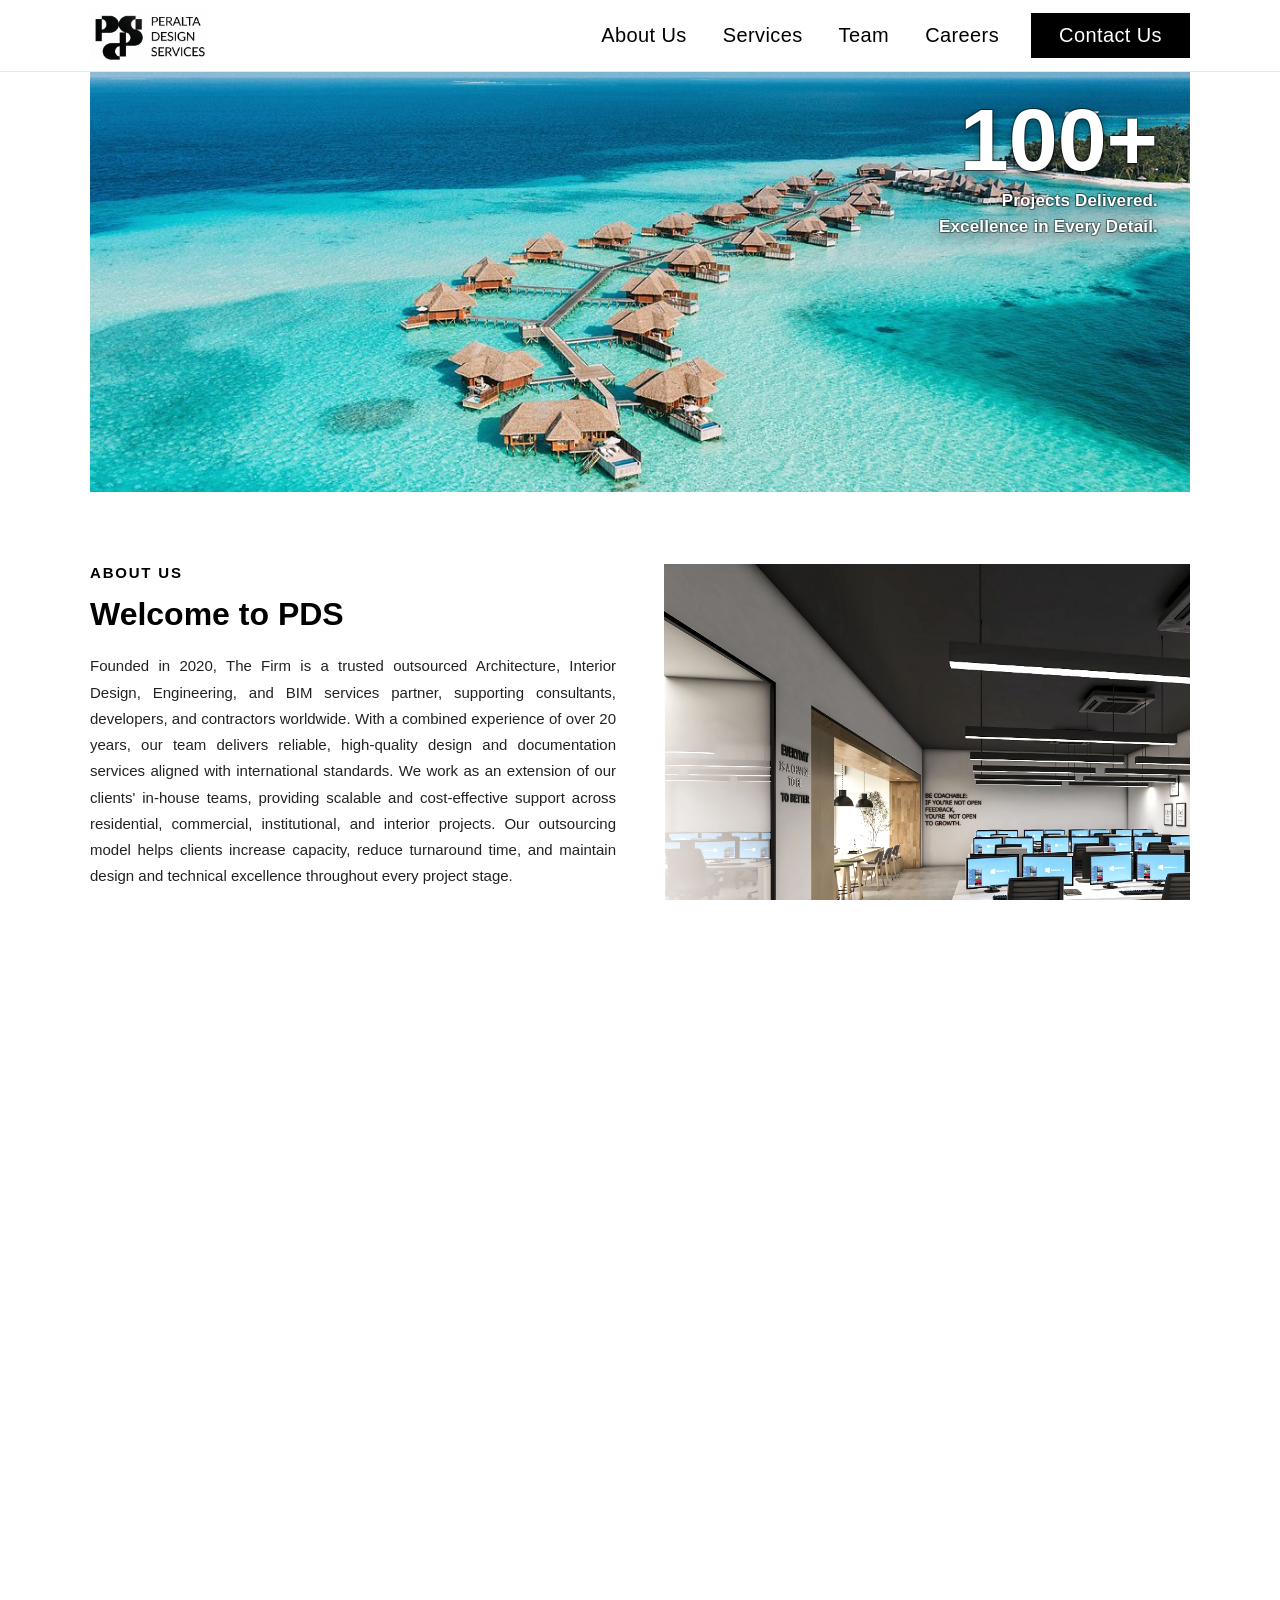
==== index.html @ 2094d5f3 "website (no functions on submit buttons yet)" ====
<!DOCTYPE html>
<html lang="en">
<head>
  <meta charset="UTF-8"/>
  <meta name="viewport" content="width=device-width, initial-scale=1.0"/>
  <title>Peralta Design Services</title>
  <link rel="stylesheet" href="styles/index.css"/>
  <link rel="icon" type="image/png" href="images/logoPDS.png"/>
</head>
<body>

  <!-- NAVBAR -->
  <nav>
    <div class="nav-inner">
      <a class="logo" href="#">
        <img src="images/logoPDS.png" alt="Peralta Design Services logo"/>
      </a>

      <div class="nav-right">
        <ul class="nav-links">
          <li><a href="#about">About Us</a></li>
          <li><a href="services.html">Services</a></li>
          <li><a href="team.html">Team</a></li>
          <li><a href="careers.html">Careers</a></li>
        </ul>
        <a href="contactUs.html" class="nav-cta">Contact Us</a>
      </div>
    </div>
  </nav>

  <!-- HERO -->
  <section class="hero">
    <div class="hero-image-wrapper">
      <img class="hero-img" src="images/maldives.jpg" alt="Peralta Design Services hero"/>
      <div class="hero-content">
        <div class="hero-stat">100+</div>
        <div class="hero-tagline">Projects Delivered.<br/>Excellence in Every Detail.</div>
      </div>
    </div>
  </section>

  <!-- ABOUT -->
  <section class="about" id="about">
    <div class="about-inner">
      <div class="about-left">
        <div class="about-label">About Us</div>
        <h2 class="about-heading">Welcome to PDS</h2>
        <div class="about-body">
          <p>Founded in 2020, The Firm is a trusted outsourced Architecture, Interior Design, Engineering, and BIM services partner, supporting consultants, developers, and contractors worldwide. With a combined experience of over 20 years, our team delivers reliable, high-quality design and documentation services aligned with international standards. We work as an extension of our clients' in-house teams, providing scalable and cost-effective support across residential, commercial, institutional, and interior projects. Our outsourcing model helps clients increase capacity, reduce turnaround time, and maintain design and technical excellence throughout every project stage.</p>
          <p>Powered by a BIM-driven workflow, our multidisciplinary team of architects, designers, engineers, and BIM specialists collaborates seamlessly to deliver coordinated, buildable, and efficient solutions on time and with clarity. Our structured workflows, clear communication, and rigorous quality control ensure consistent delivery across projects of all scales. By aligning closely with our clients' standards and processes, we build long-term partnerships that support efficiency, reliability, and sustainable growth.</p>
        </div>
      </div>
      <div class="about-right">
        <img src="images/office1.png" alt="PDS Office"/>
      </div>
    </div>
  </section>

  <!-- COLLABORATE BANNER -->
  <section class="collaborate">
  <div class="collaborate-wrapper">
    <img src="images/collaborate.png" alt="Collaborate with your team"/>
    <div class="collaborate-text">
      <h2>How can we best collaborate<br/>with your team?</h2>
    </div>
  </div>
</section>

<!-- FAQ -->
<section class="faq" id="faq">
  <div class="faq-inner">
    <h2 class="faq-heading">Frequently Asked Questions</h2>
    <div class="faq-list">

      <div class="faq-item">
        <button class="faq-question" onclick="toggleFaq(this)">
          What is BIM?
          <span class="faq-icon">+</span>
        </button>
        <div class="faq-answer">
          <p>BIM (Building Information Modeling) is a digital process that involves creating and managing detailed 3D models of buildings. It integrates architectural, structural, and MEP data to support planning, design, construction, and operation throughout a project’s lifecycle.</p>
        </div>
      </div>

      <div class="faq-item">
        <button class="faq-question" onclick="toggleFaq(this)">
          What are the benefits of using BIM?
          <span class="faq-icon">+</span>
        </button>
        <div class="faq-answer">
          <p>BIM improves design accuracy, reduces errors, saves time and cost, enhances coordination among teams, and allows better visualization before construction begins. It also supports efficient project planning and long-term asset management.</p>
        </div>
      </div>

      <div class="faq-item">
        <button class="faq-question" onclick="toggleFaq(this)">
          How does BIM improve collaboration in construction projects?
          <span class="faq-icon">+</span>
        </button>
        <div class="faq-answer">
          <p>BIM enables all project stakeholders—architects, engineers, contractors, and clients—to work on a shared digital model. This real-time collaboration reduces misunderstandings, improves communication, and ensures everyone works with updated information.</p>
        </div>
      </div>

      <div class="faq-item">
        <button class="faq-question" onclick="toggleFaq(this)">
          What is clash detection in BIM?
          <span class="faq-icon">+</span>
        </button>
        <div class="faq-answer">
          <p>Clash detection is the process of identifying conflicts between different building systems (such as structural, electrical, and plumbing elements) within a BIM model before construction. This helps prevent costly rework and delays on site.</p>
        </div>
      </div>

      <div class="faq-item">
        <button class="faq-question" onclick="toggleFaq(this)">
          Can BIM be used for facility management?
          <span class="faq-icon">+</span>
        </button>
        <div class="faq-answer">
          <p>Yes, BIM can be used for facility management by providing accurate building data for maintenance, space management, renovations, and asset tracking. It helps owners manage buildings more efficiently throughout their operational life.</p>
        </div>
      </div>

    </div>
  </div>
</section>

<!-- FOOTER -->
<footer>
  <div class="footer-inner">
    <div class="footer-social">
      <a href="https://www.facebook.com/profile.php?id=61551814892912" target="_blank" aria-label="Facebook">
        <svg xmlns="http://www.w3.org/2000/svg" width="20" height="20" viewBox="0 0 24 24" fill="white">
          <path d="M18 2h-3a5 5 0 0 0-5 5v3H7v4h3v8h4v-8h3l1-4h-4V7a1 1 0 0 1 1-1h3z"/>
        </svg>
      </a>
      <a href="https://www.linkedin.com/company/peraltadesignservices/posts/?feedView=all" target="_blank" aria-label="LinkedIn">
        <svg xmlns="http://www.w3.org/2000/svg" width="20" height="20" viewBox="0 0 24 24" fill="white">
          <path d="M16 8a6 6 0 0 1 6 6v7h-4v-7a2 2 0 0 0-2-2 2 2 0 0 0-2 2v7h-4v-7a6 6 0 0 1 6-6zM2 9h4v12H2z"/>
          <circle cx="4" cy="4" r="2"/>
        </svg>
      </a>
    </div>
    <p class="footer-copy">©2025 by PDS. All rights reserved.</p>
  </div>
</footer>

<script>
  function toggleFaq(btn) {
    const item = btn.parentElement;
    const isOpen = item.classList.contains('open');
    document.querySelectorAll('.faq-item').forEach(i => i.classList.remove('open'));
    if (!isOpen) item.classList.add('open');
  }
</script>




</body>
</html>
---- styles/index.css ----
*, *::before, *::after { box-sizing: border-box; margin: 0; padding: 0; }
html, body { height: 100%; font-family: 'Arial', sans-serif; background: #fff; color: #000; overflow-x: hidden; }

/* ── NAVBAR ── */
nav {
  position: fixed; top: 0; left: 0; right: 0; z-index: 100;
  display: flex; align-items: center; justify-content: center;
  height: 72px;
  background: #fff;
  border-bottom: 1px solid #e8e8e8;
}

.nav-inner {
  display: flex; align-items: center; gap: 32px;
  width: 1100px;
}

.nav-right {
  display: flex; align-items: center; gap: 32px;
  margin-left: auto;
}

.logo { display: flex; align-items: center; gap: 10px; text-decoration: none; }
.logo img { height: 54px; width: 120px; display: block; }
.logo-text { line-height: 1.25; }
.logo-text .brand { font-size: 12px; font-weight: 700; letter-spacing: 0.12em; text-transform: uppercase; color: #000; display: block; }
.logo-text .sub   { font-size: 10px; font-weight: 400; letter-spacing: 0.1em; text-transform: uppercase; color: #000; display: block; }

.nav-links { display: flex; align-items: center; gap: 36px; list-style: none; }
.nav-links a { font-size: 20px; letter-spacing: 0.02em; color: #000; text-decoration: none; transition: opacity 0.2s; }
.nav-links a:hover { opacity: 0.45; }

.nav-cta {
  background: #000; color: #fff;
  padding: 11px 28px; font-size: 20px; letter-spacing: 0.02em;
  text-decoration: none; transition: opacity 0.2s;
}
.nav-cta:hover { opacity: 0.75; }

/* ── HERO ── */
.hero {
  margin-top: 72px;
  padding: 0 48px;
  background: #fff;
  display: flex;
  justify-content: center;
}

.hero-image-wrapper {
  position: relative;
  width: 1100px;
  height: 420px;
  overflow: hidden;
}

.hero-img {
  width: 100%; height: 100%;
  object-fit: cover;
  object-position: center;
  display: block;
}

.hero-content {
  position: absolute;
  top: 24px; right: 32px;
  z-index: 2; text-align: right;
}
.hero-stat {
  font-size: 88px; font-weight: 700;
  color: #fff; line-height: 1;
  text-shadow: 
    -1px -1px 0 rgba(0,0,0,0.3),
    1px -1px 0 rgba(0,0,0,0.3),
    -1px 1px 0 rgba(0,0,0,0.3),
    1px 1px 0 rgba(0,0,0,0.3),
    0 4px 12px rgba(0,0,0,0.5);
}
.hero-tagline {
  font-size: 17px; color: #fff;
  margin-top: 4px; line-height: 1.55;
  font-weight: 700; letter-spacing: 0.01em;
  text-shadow: 
    -1px -1px 0 rgba(0,0,0,0.3),
    1px -1px 0 rgba(0,0,0,0.3),
    -1px 1px 0 rgba(0,0,0,0.3),
    1px 1px 0 rgba(0,0,0,0.3),
    0 4px 12px rgba(0,0,0,0.5);
}

/* ── ABOUT ── */
.about {
  display: flex;
  justify-content: center;
  padding: 72px 38px;
  background: #fff;
}

.about-inner {
  display: flex;
  gap: 48px;
  width: 1100px;
  align-items: flex-start;
}

.about-left { flex: 1; }

.about-label {
  font-size: 15px;
  font-weight: 700;
  letter-spacing: 0.12em;
  text-transform: uppercase;
  color: #000;
  margin-bottom: 14px;
}

.about-heading {
  font-size: 32px;
  font-weight: 700;
  color: #000;
  margin-bottom: 20px;
  line-height: 1.2;
}

.about-body p {
  font-size: 15px;
  line-height: 1.75;
  text-align: justify;
  color: #222;
  margin-bottom: 16px;
}

.about-right { flex: 1; }

.about-right img {
  width: 100%;
  height: 500px;
  object-fit: cover;
  object-position: left center;
  display: block;
}

/* ── COLLABORATE BANNER ── */
.collaborate {
  position: relative;
  display: flex;
  justify-content: center;
  padding: 0 48px;
  background: #fff;
}

.collaborate-wrapper {
  position: relative;
  width: 1100px;
  height: 420px;
  overflow: hidden;
}

.collaborate-wrapper img {
  width: 100%;
  height: 100%;
  object-fit: cover;
  object-position: center;
  display: block;
}

.collaborate-text {
  position: absolute;
  top: 32px;
  left: 30px;
  z-index: 2;
}

.collaborate-text h2 {
  font-size: 36px;
  font-weight: 900;
  color: #fff;
  line-height: 1.25;
  text-shadow: 
    -1px -1px 0 rgba(0,0,0,0.3),
    1px -1px 0 rgba(0,0,0,0.3),
    -1px 1px 0 rgba(0,0,0,0.3),
    1px 1px 0 rgba(0,0,0,0.3),
    0 4px 12px rgba(0,0,0,0.5);
  max-width: 600px;
}


/* ── FAQ ── */
.faq {
  display: flex;
  justify-content: center;
  padding: 72px 48px;
  background: #fff;
}

.faq-inner {
  width: 1100px;
}

.faq-heading {
  font-size: 28px;
  font-weight: 700;
  color: #000;
  margin-bottom: 40px;
}

.faq-list {
  display: flex;
  flex-direction: column;
  gap: 12px;
}

.faq-item {
  border: 1px solid #ddd;
  border-left: 3px solid #ddd;
  transition: border-left-color 0.25s;
}

.faq-item.open {
  border-left-color: #000;
}

.faq-question {
  width: 100%;
  display: flex;
  justify-content: space-between;
  align-items: center;
  padding: 20px 24px;
  background: none;
  border: none;
  cursor: pointer;
  font-family: 'Arial', sans-serif;
  font-size: 15px;
  font-weight: 600;
  color: #000;
  text-align: left;
}

.faq-icon {
  font-size: 22px;
  font-weight: 300;
  color: #000;
  transition: transform 0.25s;
  line-height: 1;
}

.faq-item.open .faq-icon {
  transform: rotate(45deg);
}

.faq-answer {
  max-height: 0;
  overflow: hidden;
  transition: max-height 0.35s ease, padding 0.25s ease;
  padding: 0 24px;
}

.faq-item.open .faq-answer {
  max-height: 200px;
  padding: 0 24px 20px;
}

.faq-answer p {
  font-size: 14px;
  line-height: 1.75;
  color: #444;
}


/* ── FOOTER ── */
footer {
  background: #000;
  padding: 32px 48px;
}

.footer-inner {
  display: flex;
  flex-direction: column;
  align-items: center;
  gap: 14px;
}

.footer-social {
  display: flex;
  gap: 16px;
}

.footer-social a {
  width: 36px; height: 36px;
  border-radius: 50%;
  border: 1.5px solid rgba(255,255,255,0.4);
  display: flex; align-items: center; justify-content: center;
  transition: border-color 0.2s, opacity 0.2s;
}

.footer-social a:hover {
  border-color: #fff;
  opacity: 0.75;
}

.footer-copy {
  font-size: 13px;
  color: rgba(255,255,255,0.7);
  letter-spacing: 0.02em;
}
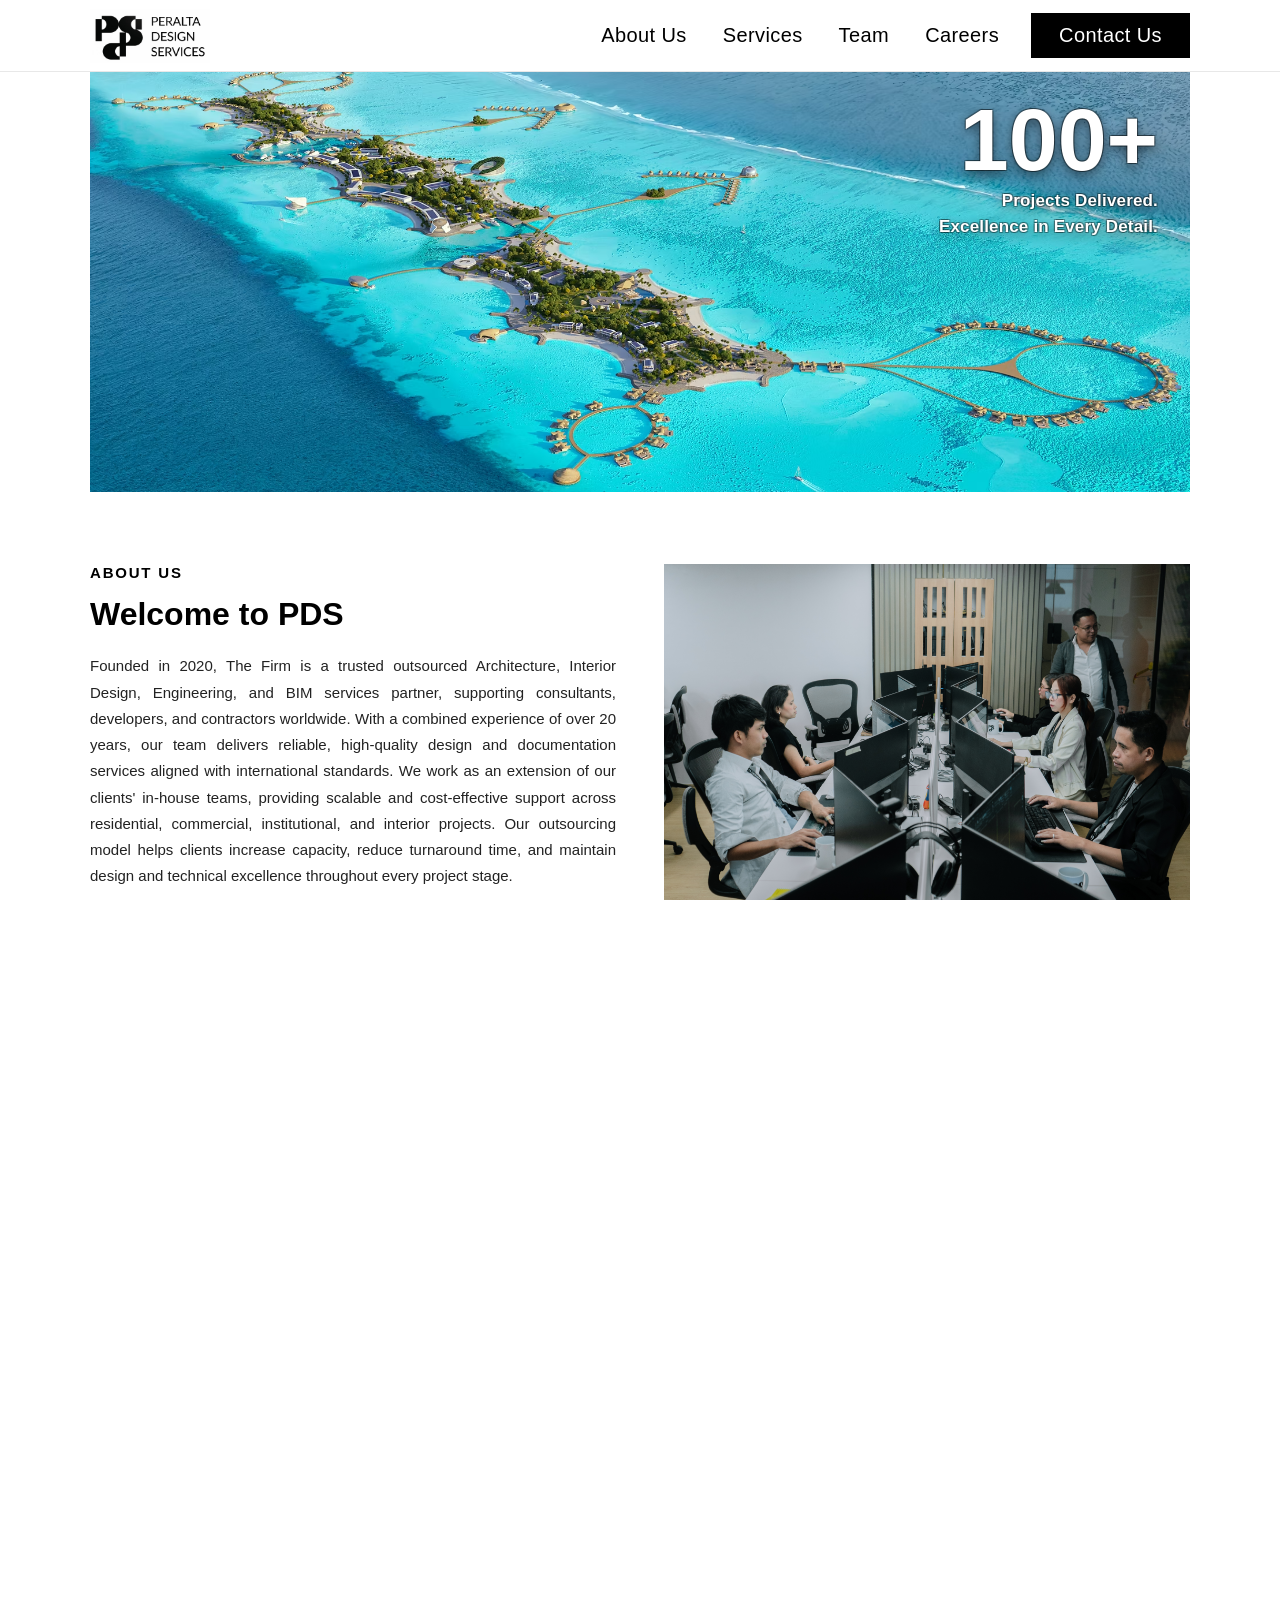
==== commit c22e529d: "changing images" ====
--- a/index.html
+++ b/index.html
@@ -5,7 +5,7 @@
   <meta name="viewport" content="width=device-width, initial-scale=1.0"/>
   <title>Peralta Design Services</title>
   <link rel="stylesheet" href="styles/index.css"/>
-  <link rel="icon" type="image/png" href="images/logoPDS.png"/>
+  <link rel="icon" type="image/png" href="images/favicon-32x32.png"/>
 </head>
 <body>
 
@@ -51,7 +51,7 @@
         </div>
       </div>
       <div class="about-right">
-        <img src="images/office1.png" alt="PDS Office"/>
+        <img src="images/empl.jpg" alt="PDS Office"/>
       </div>
     </div>
   </section>
@@ -59,7 +59,7 @@
   <!-- COLLABORATE BANNER -->
   <section class="collaborate">
   <div class="collaborate-wrapper">
-    <img src="images/collaborate.png" alt="Collaborate with your team"/>
+    <img src="images/wide.jpg" alt="Collaborate with your team"/>
     <div class="collaborate-text">
       <h2>How can we best collaborate<br/>with your team?</h2>
     </div>
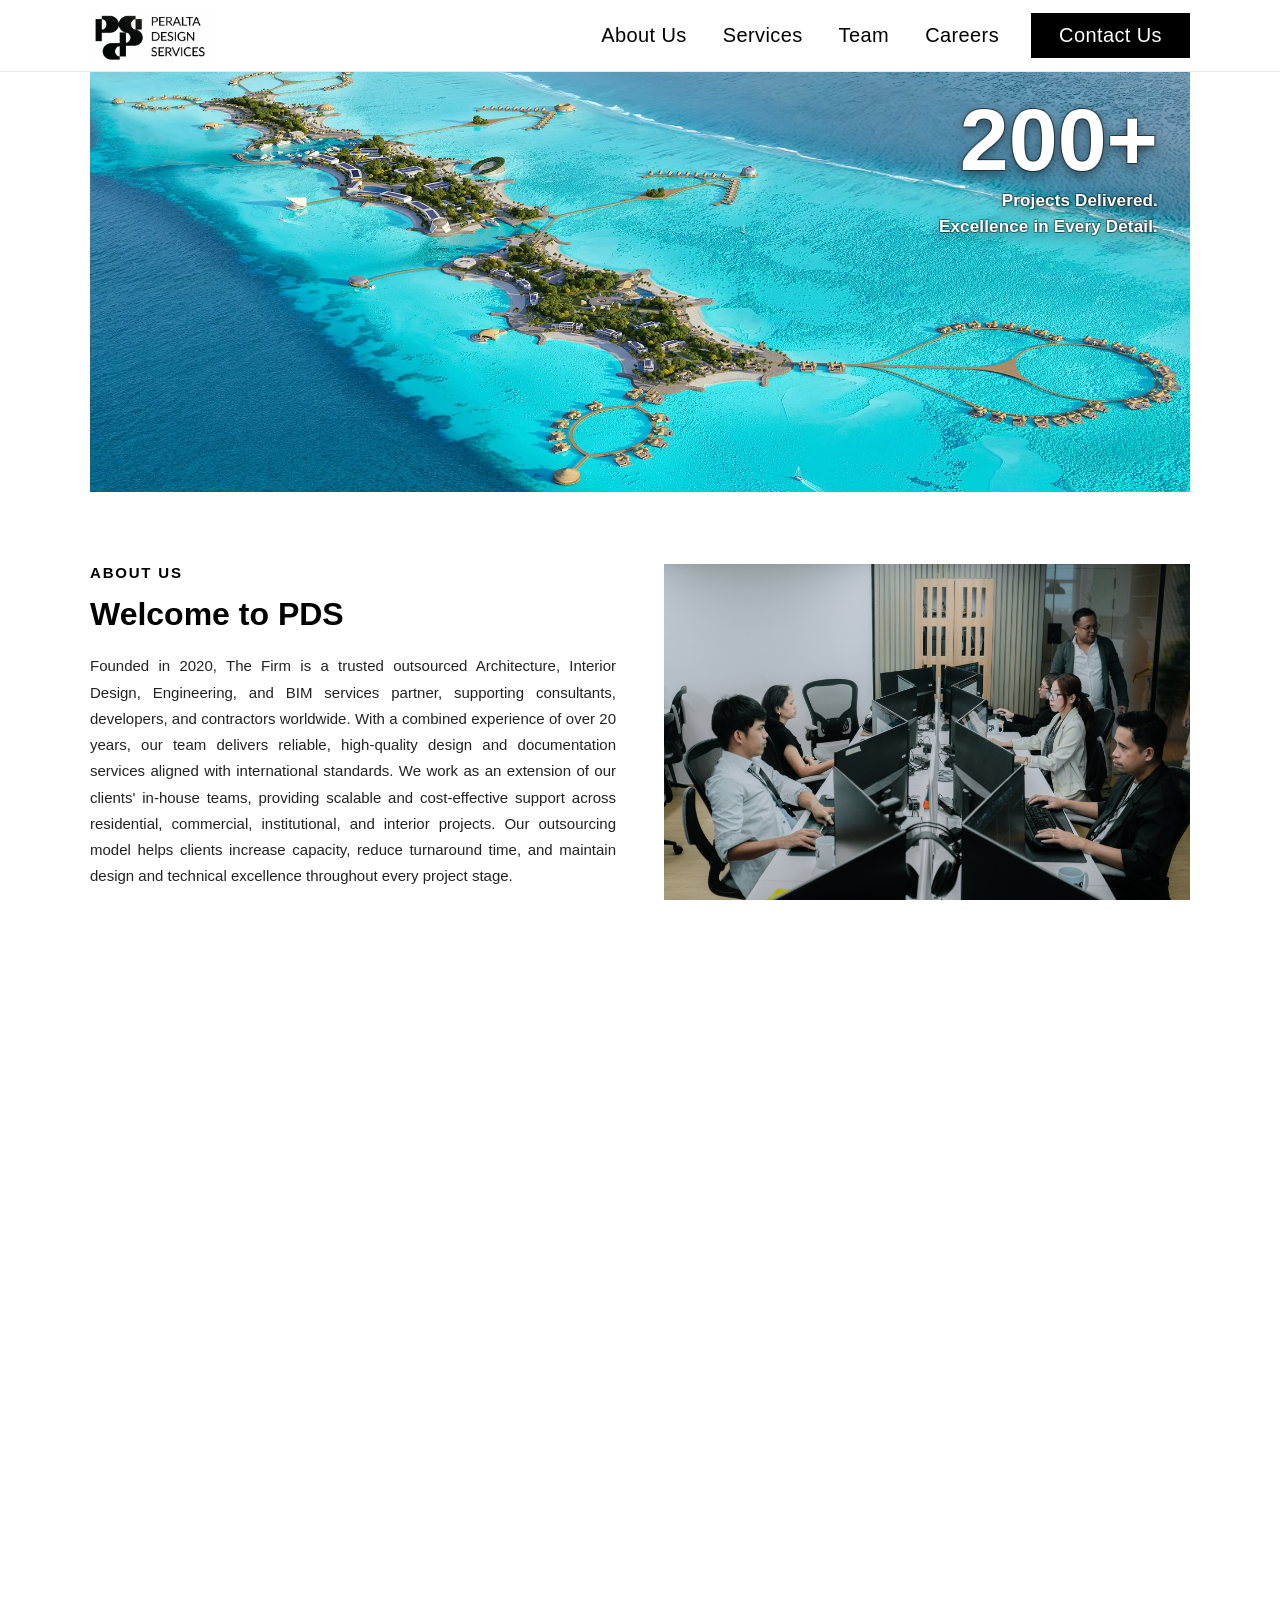
==== commit 6a0e071f: "updates to information and images the changes include update from 100+ projects to 200+, higher reso" ====
--- a/index.html
+++ b/index.html
@@ -33,7 +33,7 @@
     <div class="hero-image-wrapper">
       <img class="hero-img" src="images/maldives.jpg" alt="Peralta Design Services hero"/>
       <div class="hero-content">
-        <div class="hero-stat">100+</div>
+        <div class="hero-stat">200+</div>
         <div class="hero-tagline">Projects Delivered.<br/>Excellence in Every Detail.</div>
       </div>
     </div>
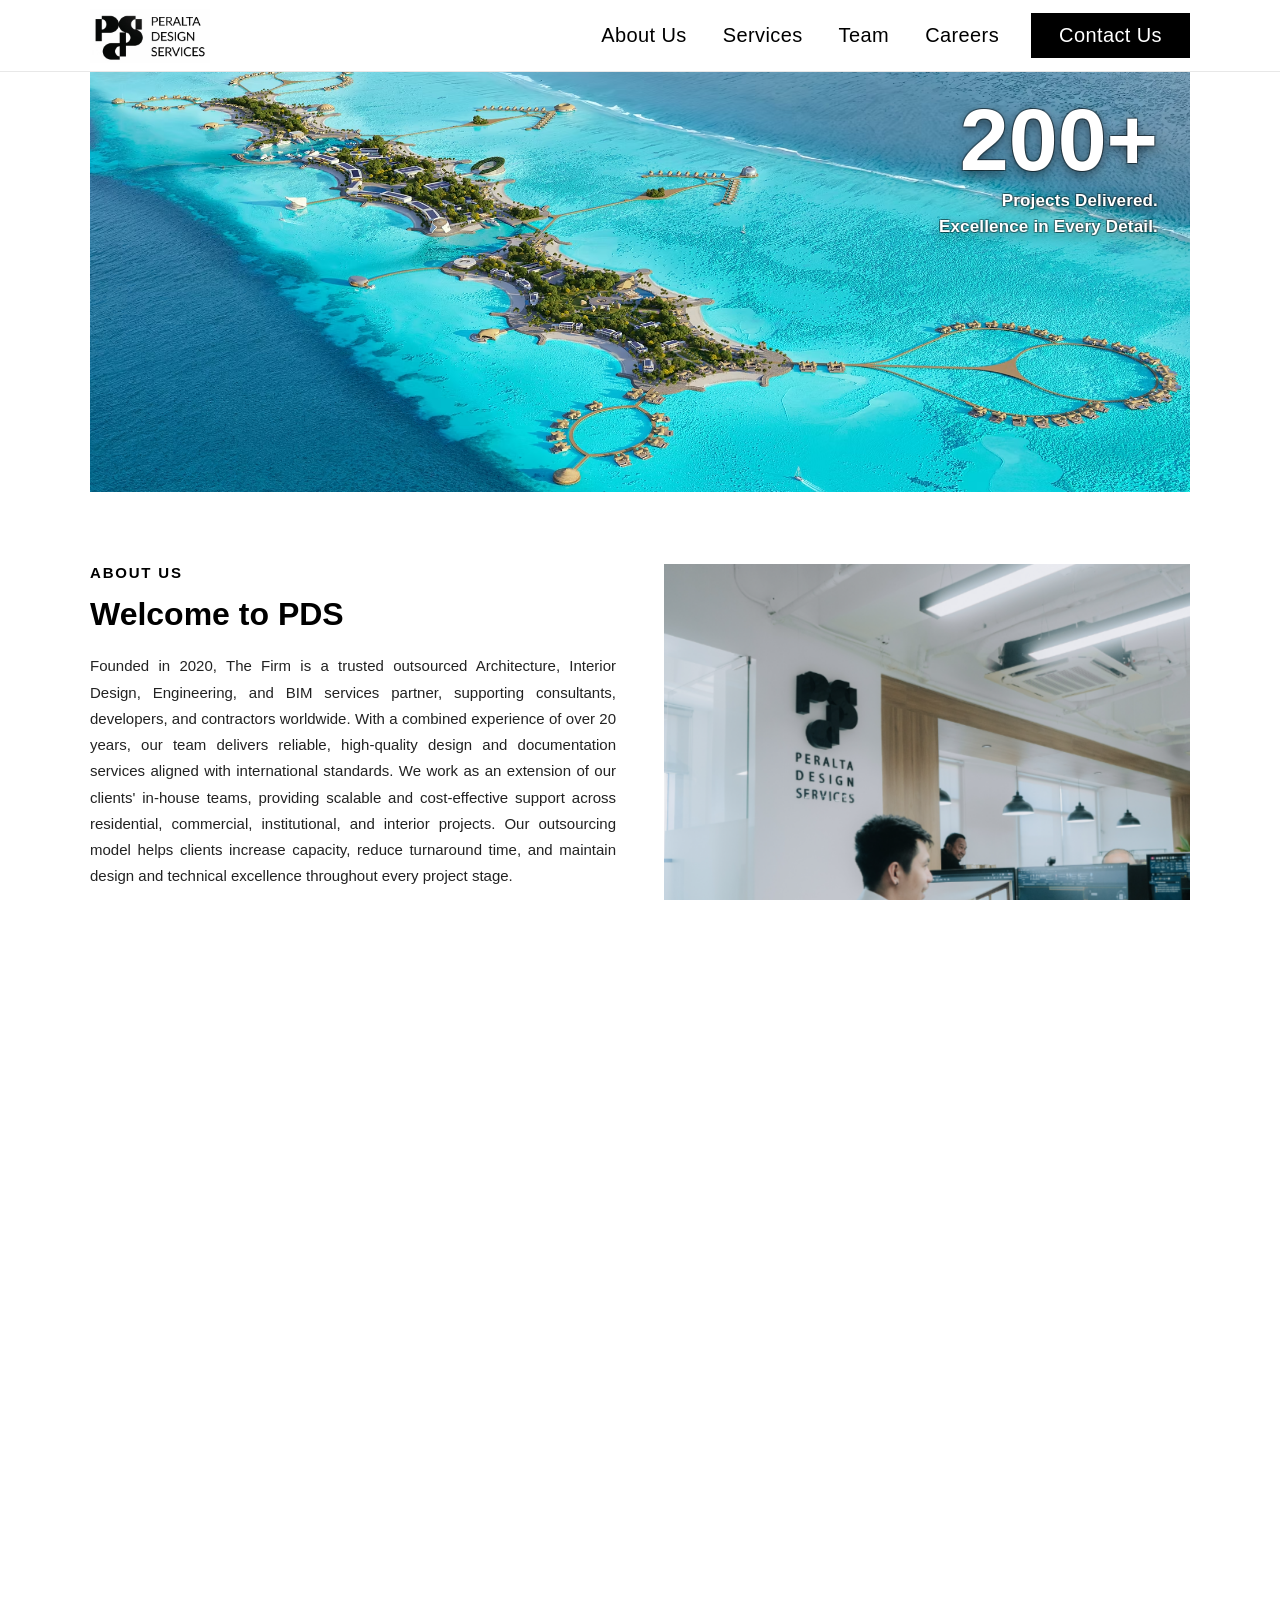
==== commit 2767b4f1: "pds" ====
--- a/index.html
+++ b/index.html
@@ -51,7 +51,7 @@
         </div>
       </div>
       <div class="about-right">
-        <img src="images/empl.jpg" alt="PDS Office"/>
+        <img src="images/welcomePDS.png" alt="PDS Office"/>
       </div>
     </div>
   </section>
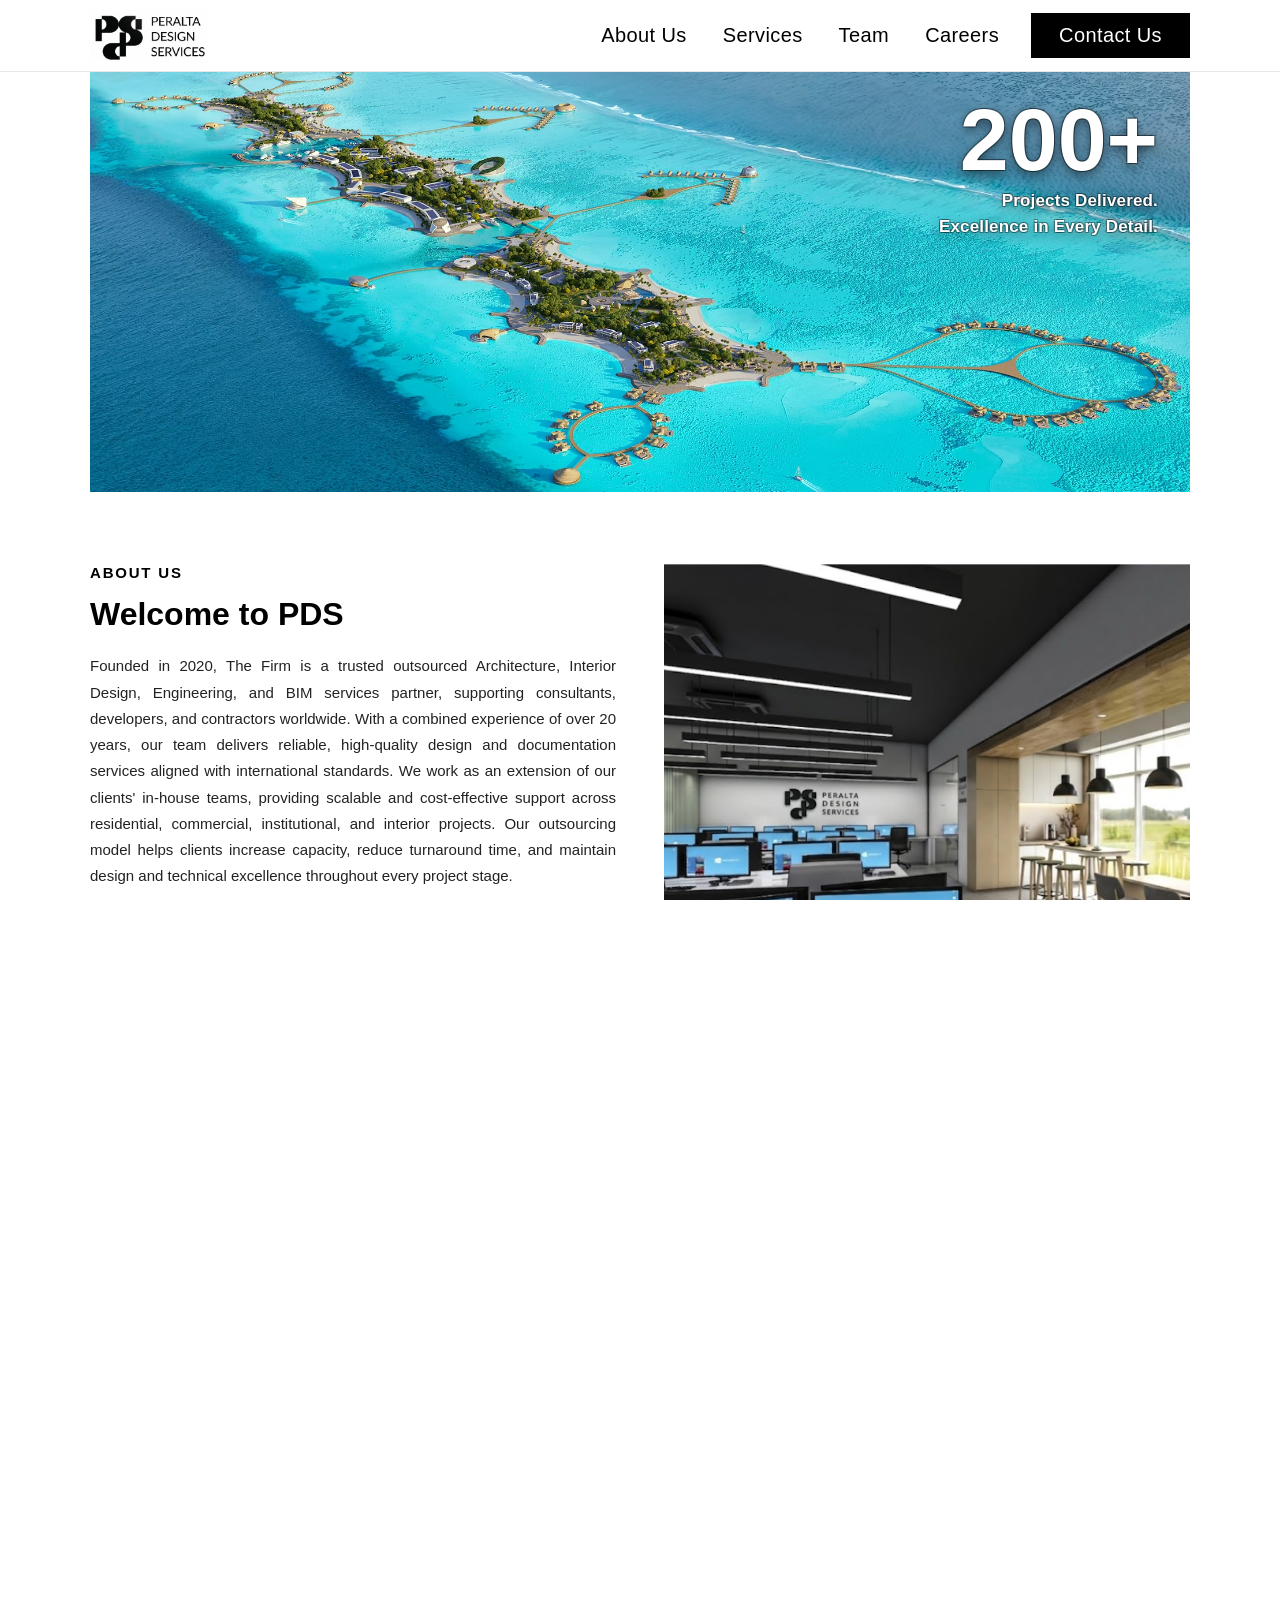
==== commit 0ce37407: "front images" ====
--- a/index.html
+++ b/index.html
@@ -51,7 +51,7 @@
         </div>
       </div>
       <div class="about-right">
-        <img src="images/welcomePDS.png" alt="PDS Office"/>
+        <img src="images/pdss.png" alt="PDS Office"/>
       </div>
     </div>
   </section>
